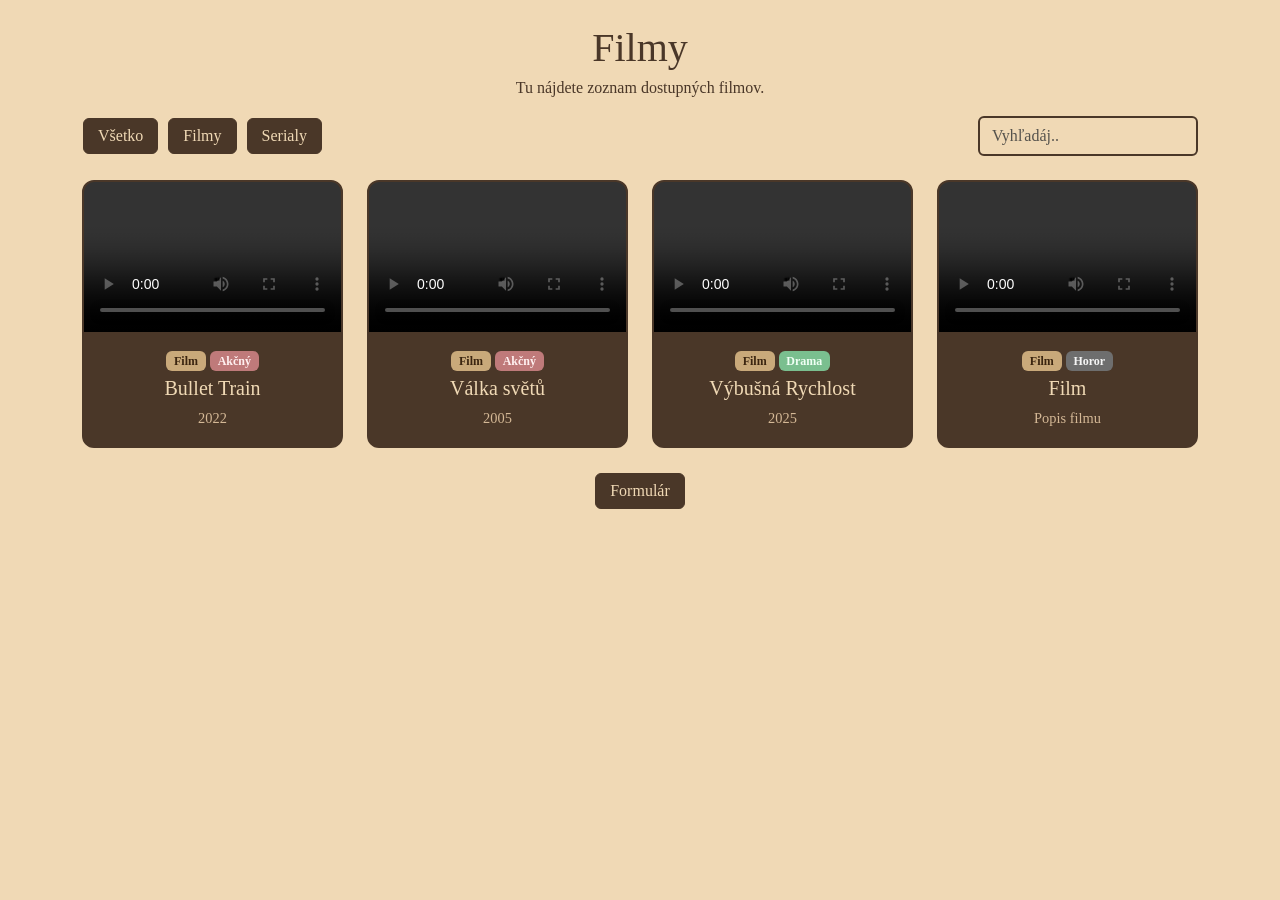
==== filmy.html @ de87b3be "initial commit" ====
<!DOCTYPE html>
<html lang="sk">
<head>
    <meta charset="UTF-8">
    <meta name="viewport" content="width=device-width, initial-scale=1.0">
    <title>Filmy</title>
    <link href="https://cdn.jsdelivr.net/npm/bootstrap@5.3.0/dist/css/bootstrap.min.css" rel="stylesheet">
    <link rel="stylesheet" href="css/style.css">
    <link rel="icon" href="placeholder-icon.png">
</head>
<body>
    <div class="container py-4">

        <h1 class="text-center mb-1">Filmy</h1>
        <p class="text-center mb-3">Tu nájdete zoznam dostupných filmov.</p>

        <div class="MainButtons">
            <div class="d-flex gap-2">
                <a href="index.html"><button class="filter-button">Všetko</button></a>
                <a href="filmy.html"><button class="filter-button active-button">Filmy</button></a>
                <a href="serialy.html"><button class="filter-button">Serialy</button></a>
            </div>
            <input type="text" class="form-control search-bar" id="search"
                   placeholder="Vyhľadáj.." style="max-width: 220px;"
                   onkeyup="searchItems()">
        </div>

        <div class="row row-cols-4 g-4" id="grid">

            <div class="col item" data-type="movie">
                <div class="card h-100 movie-card">
                    <video class="card-img-top video-holder" controls>
                        <source src="movies/Bullet Train 2022.mp4" type="video/mp4">
                    </video>
                    <div class="card-body">
                        <span class="badge badge-film">Film</span>
                        <span class="badge badge-akcny">Akčný</span>
                        <h5 class="card-title mt-1">Bullet Train</h5>
                        <p class="card-text">2022</p>
                    </div>
                </div>
            </div>

            <div class="col item" data-type="movie">
                <div class="card h-100 movie-card">
                    <video class="card-img-top video-holder" controls>
                        <source src="movies/Válka-světů-War-of-the-Worlds-2005.mp4" type="video/mp4">
                    </video>
                    <div class="card-body">
                        <span class="badge badge-film">Film</span>
                        <span class="badge badge-akcny">Akčný</span>
                        <h5 class="card-title mt-1">Válka světů</h5>
                        <p class="card-text">2005</p>
                    </div>
                </div>
            </div>

            <div class="col item" data-type="movie">
                <div class="card h-100 movie-card">
                    <video class="card-img-top video-holder" controls>
                        <source src="movies/Výbušná Rychlost - Bullet Train Explosion (2025) En-Jp-Cz Dub - En-Jp-Cz Sub.mp4" type="video/mp4">
                    </video>
                    <div class="card-body">
                        <span class="badge badge-film">Film</span>
                        <span class="badge badge-drama">Drama</span>
                        <h5 class="card-title mt-1">Výbušná Rychlost</h5>
                        <p class="card-text">2025</p>
                    </div>
                </div>
            </div>

            <div class="col item" data-type="movie">
                <div class="card h-100 movie-card">
                    <video class="card-img-top video-holder" controls>
                        <source src="assets/PLACEHOLDER.mp4" type="video/mp4">
                    </video>
                    <div class="card-body">
                        <span class="badge badge-film">Film</span>
                        <span class="badge badge-horor">Horor</span>
                        <h5 class="card-title mt-1">Film</h5>
                        <p class="card-text">Popis filmu</p>
                    </div>
                </div>
            </div>
        </div>

        <div class="text-center mt-4">
            <a href="form.html"><button class="filter-button">Formulár</button></a>
        </div>
    </div>
    <script src="js/script.js"></script>
</body>
</html>
---- css/style.css ----
html {
    scroll-behavior: smooth;
}
body {
    font-family: Georgia, serif;
    background: #f0d9b5;
    color: #4a3728;
}

h1 {
    font-size: 2.5em;
    color: #4a3728;
}

.MainButtons {
    Display: Flex;
    justify-content: space-between !important;
    align-items: center !important;
    margin-bottom: 1.5rem !important;
    flex-wrap: wrap !important;
    gap: 0.5rem !important;
}

.filter-button {
    padding: 5px 14px; /* * Vyška/Dlžka */
    font-family: Georgia, serif;
    font-size: 1em;
    border: 1px solid #4a3728;
    background: #4a3728;
    color: #f0d9b5;
    margin: 1px;
    border-radius: 6px;
    cursor: pointer;
}

.filter-button:hover {
    background: #2e1f14;
    color: #f0d9b5;
}

.search-bar {
    border: 2px solid #4a3728 !important;
    background: #f0d9b5 !important;
    color: #4a3728 !important;
    font-family: Georgia, serif;
}

.search-bar:focus {
    box-shadow: none !important;
    border-color: #2e1f14 !important;
    background: #e8cfa0 !important;
}

.movie-card {
    border: 2px solid #4a3728;
    border-radius: 12px !important;  /* * Zaobleni rohu karty */
    background: #4a3728;
    color: #f0d9b5;
    overflow: hidden;
}

.movie-card .card-body {
    background: #4a3728;
}

.movie-card .card-title {
    color: #f0d9b5;
    font-family: Georgia, serif;
}

.movie-card .card-text {
    color: #d4b896;
    font-size: 0.9em;
}

.form-button {
    background-color: #4a3728;
    color: #f0d9b5;
}

.item {
    text-align: center;
}

.video-holder {
    width: 100%;
    display: block;
    object-fit: cover;
    height: 150px;
}

.badge-film    { background: #c9a97a; color: #3b2510; }
.badge-serial  { background: #8fbfad; color: #1a3d30; }
.badge-genre   { background: #7a8fbf; color: #f0f4ff; }
.badge-akcny   { background: #bf7a7a; color: #fff0f0; }
.badge-drama   { background: #7abf8f; color: #f0fff4; }
.badge-komedia { background: #bfb77a; color: #fffbf0; }
.badge-horor   { background: #6e6e6e; color: #f5f5f5; }

/* * Serialy Accordion component */

.serialy-item {
    border: 2px solid #4a3728;
    border-radius: 14px;
    background: #4a3728;
    color: #f0d9b5;
    margin-bottom: 20px;
    overflow: hidden;
}

.serialy-accordion-btn {
    background: #4a3728;
    color: #f0d9b5;
    font-family: Georgia, serif;
}

.serial-body {
    background: #f0d9b5;
    padding: 1px;
}

.episode-count {
    font-size: 0.85em;
    color: #d4b896;
}
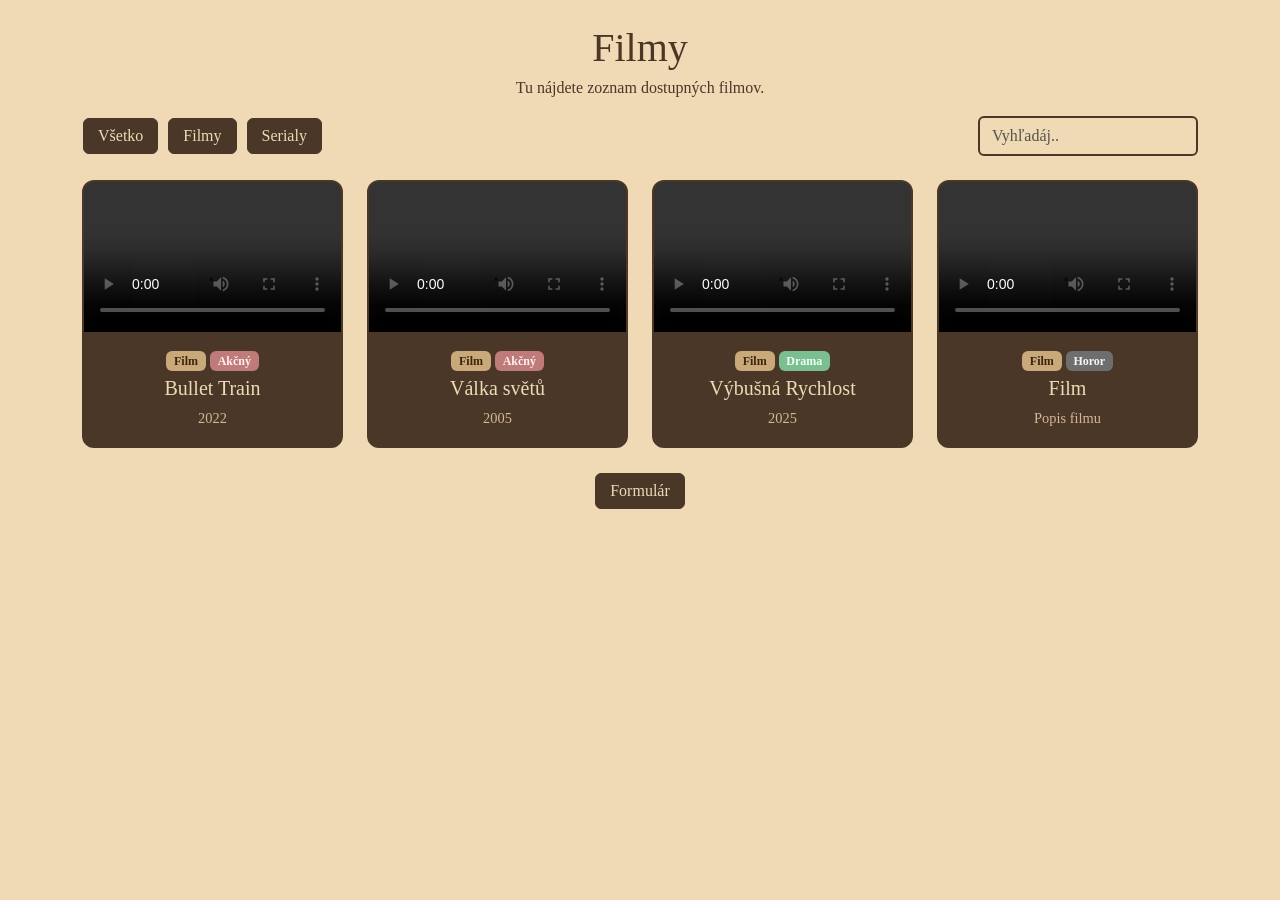
==== commit 5d0d6c6f: "Added Comments to Index.html; Fixed layout for phone so it now shows 2 cards for movies/serials inst" ====
--- a/filmy.html
+++ b/filmy.html
@@ -6,7 +6,7 @@
     <title>Filmy</title>
     <link href="https://cdn.jsdelivr.net/npm/bootstrap@5.3.0/dist/css/bootstrap.min.css" rel="stylesheet">
     <link rel="stylesheet" href="css/style.css">
-    <link rel="icon" href="placeholder-icon.png">
+    <link rel="icon" href="assets/LocalUI.svg">
 </head>
 <body>
     <div class="container py-4">
@@ -25,12 +25,12 @@
                    onkeyup="searchItems()">
         </div>
 
-        <div class="row row-cols-4 g-4" id="grid">
+        <div class="row row-cols-2 row-cols-md-4 g-4" id="grid">
 
             <div class="col item" data-type="movie">
                 <div class="card h-100 movie-card">
                     <video class="card-img-top video-holder" controls>
-                        <source src="movies/Bullet Train 2022.mp4" type="video/mp4">
+                        <source src="assets/PLACEHOLDER.mp4" type="video/mp4">
                     </video>
                     <div class="card-body">
                         <span class="badge badge-film">Film</span>
@@ -44,7 +44,7 @@
             <div class="col item" data-type="movie">
                 <div class="card h-100 movie-card">
                     <video class="card-img-top video-holder" controls>
-                        <source src="movies/Válka-světů-War-of-the-Worlds-2005.mp4" type="video/mp4">
+                        <source src="assets/PLACEHOLDER.mp4" type="video/mp4">
                     </video>
                     <div class="card-body">
                         <span class="badge badge-film">Film</span>
@@ -58,7 +58,7 @@
             <div class="col item" data-type="movie">
                 <div class="card h-100 movie-card">
                     <video class="card-img-top video-holder" controls>
-                        <source src="movies/Výbušná Rychlost - Bullet Train Explosion (2025) En-Jp-Cz Dub - En-Jp-Cz Sub.mp4" type="video/mp4">
+                        <source src="assets/PLACEHOLDER.mp4" type="video/mp4">
                     </video>
                     <div class="card-body">
                         <span class="badge badge-film">Film</span>
--- a/css/style.css
+++ b/css/style.css
@@ -89,13 +89,16 @@
     height: 150px;
 }
 
-.badge-film    { background: #c9a97a; color: #3b2510; }
-.badge-serial  { background: #8fbfad; color: #1a3d30; }
-.badge-genre   { background: #7a8fbf; color: #f0f4ff; }
-.badge-akcny   { background: #bf7a7a; color: #fff0f0; }
-.badge-drama   { background: #7abf8f; color: #f0fff4; }
-.badge-komedia { background: #bfb77a; color: #fffbf0; }
-.badge-horor   { background: #6e6e6e; color: #f5f5f5; }
+.badge-film      { background: #c9a97a; color: #3b2510; }
+.badge-serial    { background: #8fbfad; color: #1a3d30; }
+.badge-genre     { background: #7a8fbf; color: #f0f4ff; }
+.badge-akcny     { background: #bf7a7a; color: #fff0f0; } /* * Akčný means Action */
+.badge-drama     { background: #7abf8f; color: #f0fff4; } /* * Drama means Drama */
+.badge-romantika { background: #bf7abf; color: #fff0ff; } /* * Romantika means Romance */
+.badge-komedia   { background: #bfb77a; color: #fffbf0; } /* * Komedia means Comedy */
+.badge-horor     { background: #6e6e6e; color: #f5f5f5; } /* * Horor means Horror */
+.badge-thriller  { background: #4a4a6a; color: #e0e0ff; } /* * Thriller */
+.badge-krimi     { background: #aa1616; color: #f0f0f0; } /* * Krimi means Crime */   
 
 /* * Serialy Accordion component */
 
@@ -122,4 +125,30 @@
 .episode-count {
     font-size: 0.85em;
     color: #d4b896;
+}
+
+#pop {
+    display: none;
+    position: fixed;
+    top: 0;
+    left: 0;
+    width: 100%;
+    height: 100%;
+    background: rgba(0, 0, 0, 0.5);
+    color: #f0d9b5;
+    font-family: Georgia, serif;
+    align-items: center;
+    justify-content: center;
+}
+
+.pop-box {
+    background: #4a3728;
+    color: #f0d9b5;
+    font-family: Georgia, serif;
+    border: 2px solid #c9a97a;
+    border-radius: 12px;
+    padding: 30px;
+    text-align: center;
+    max-width: 400px;
+    width: 90%;
 }
